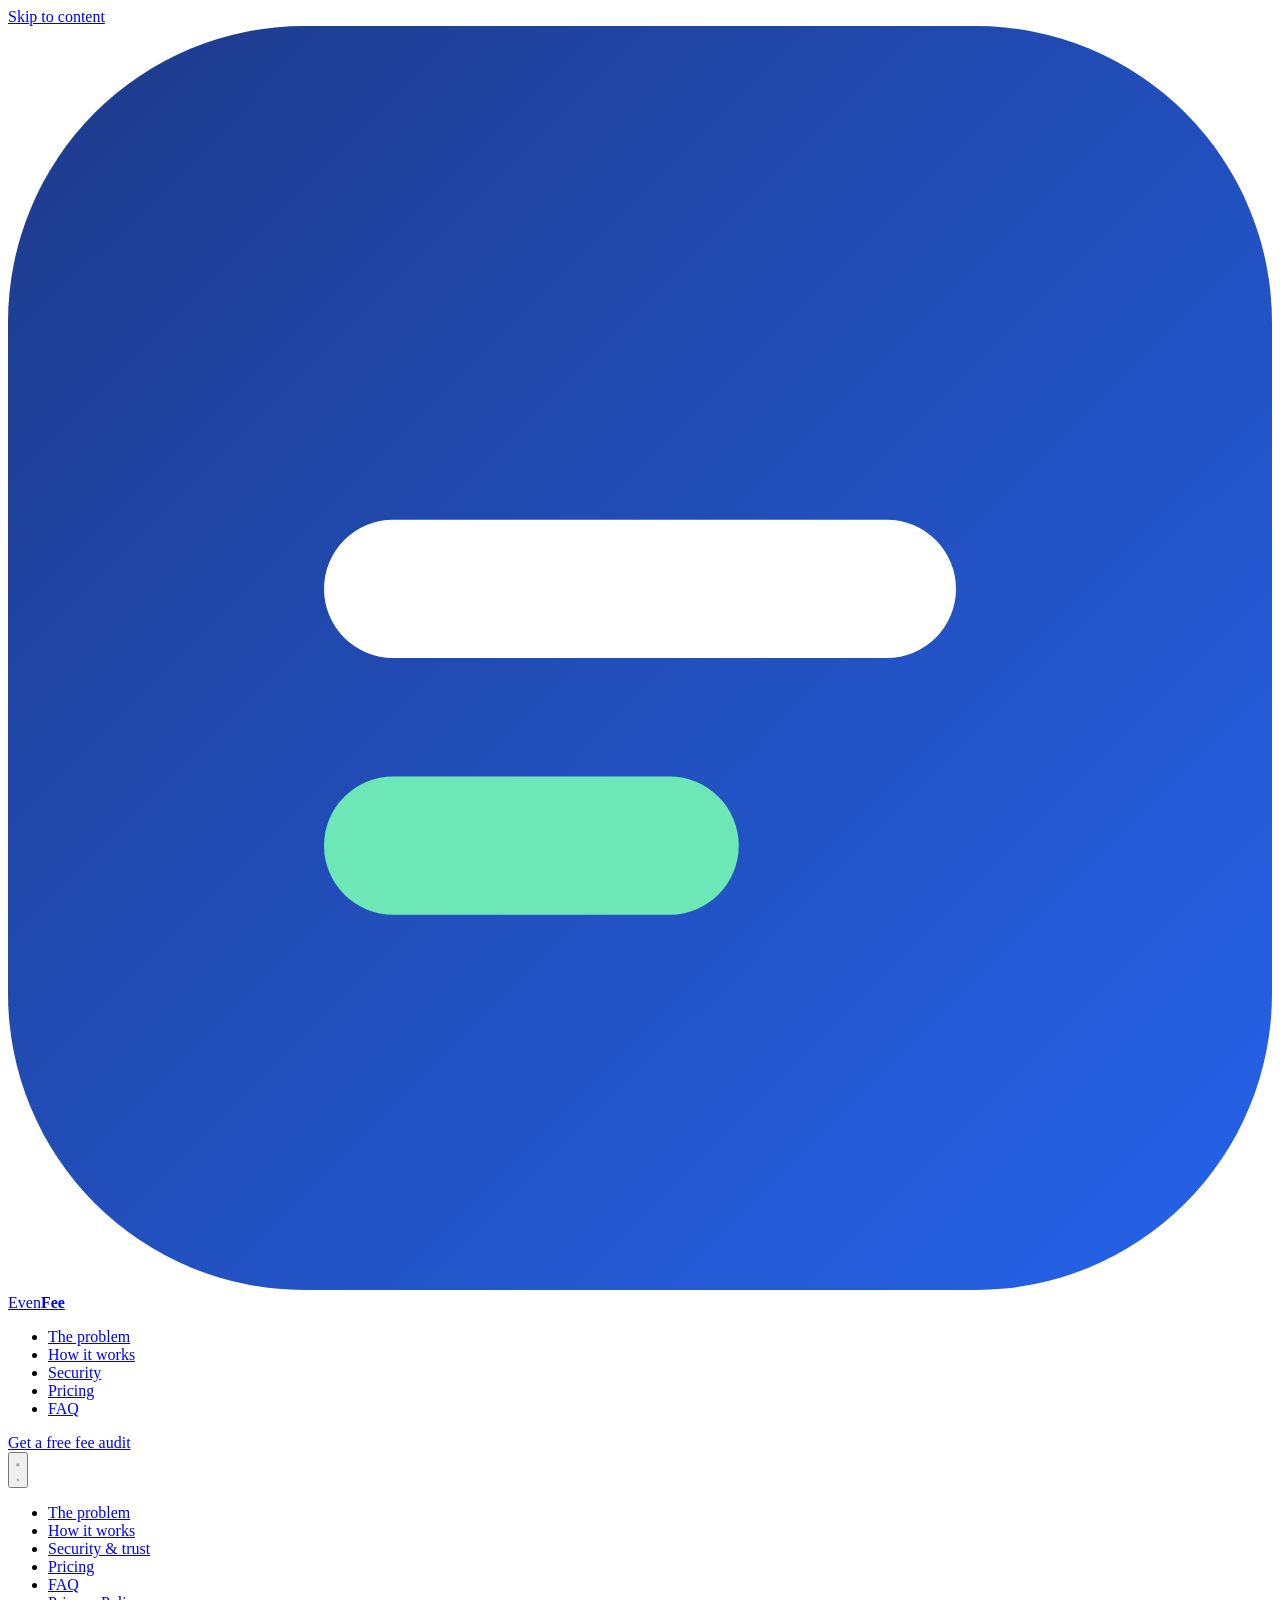
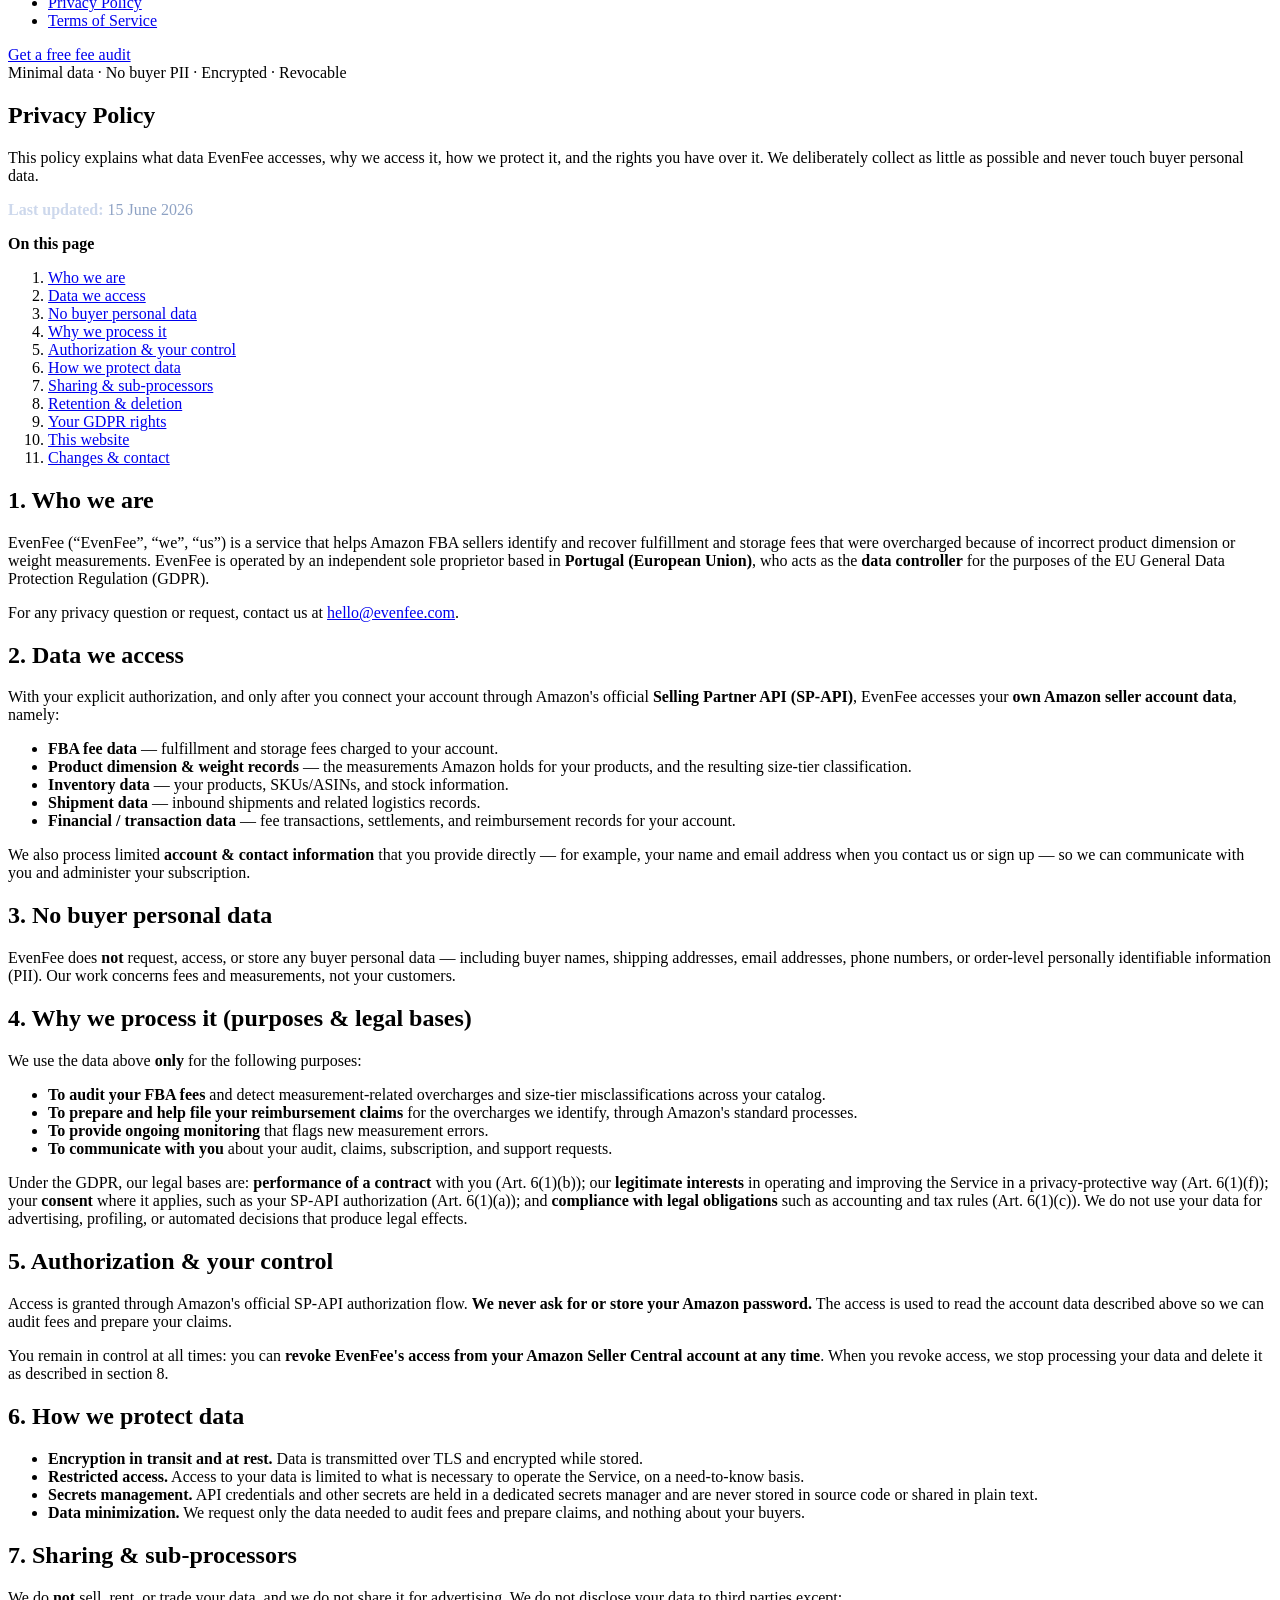
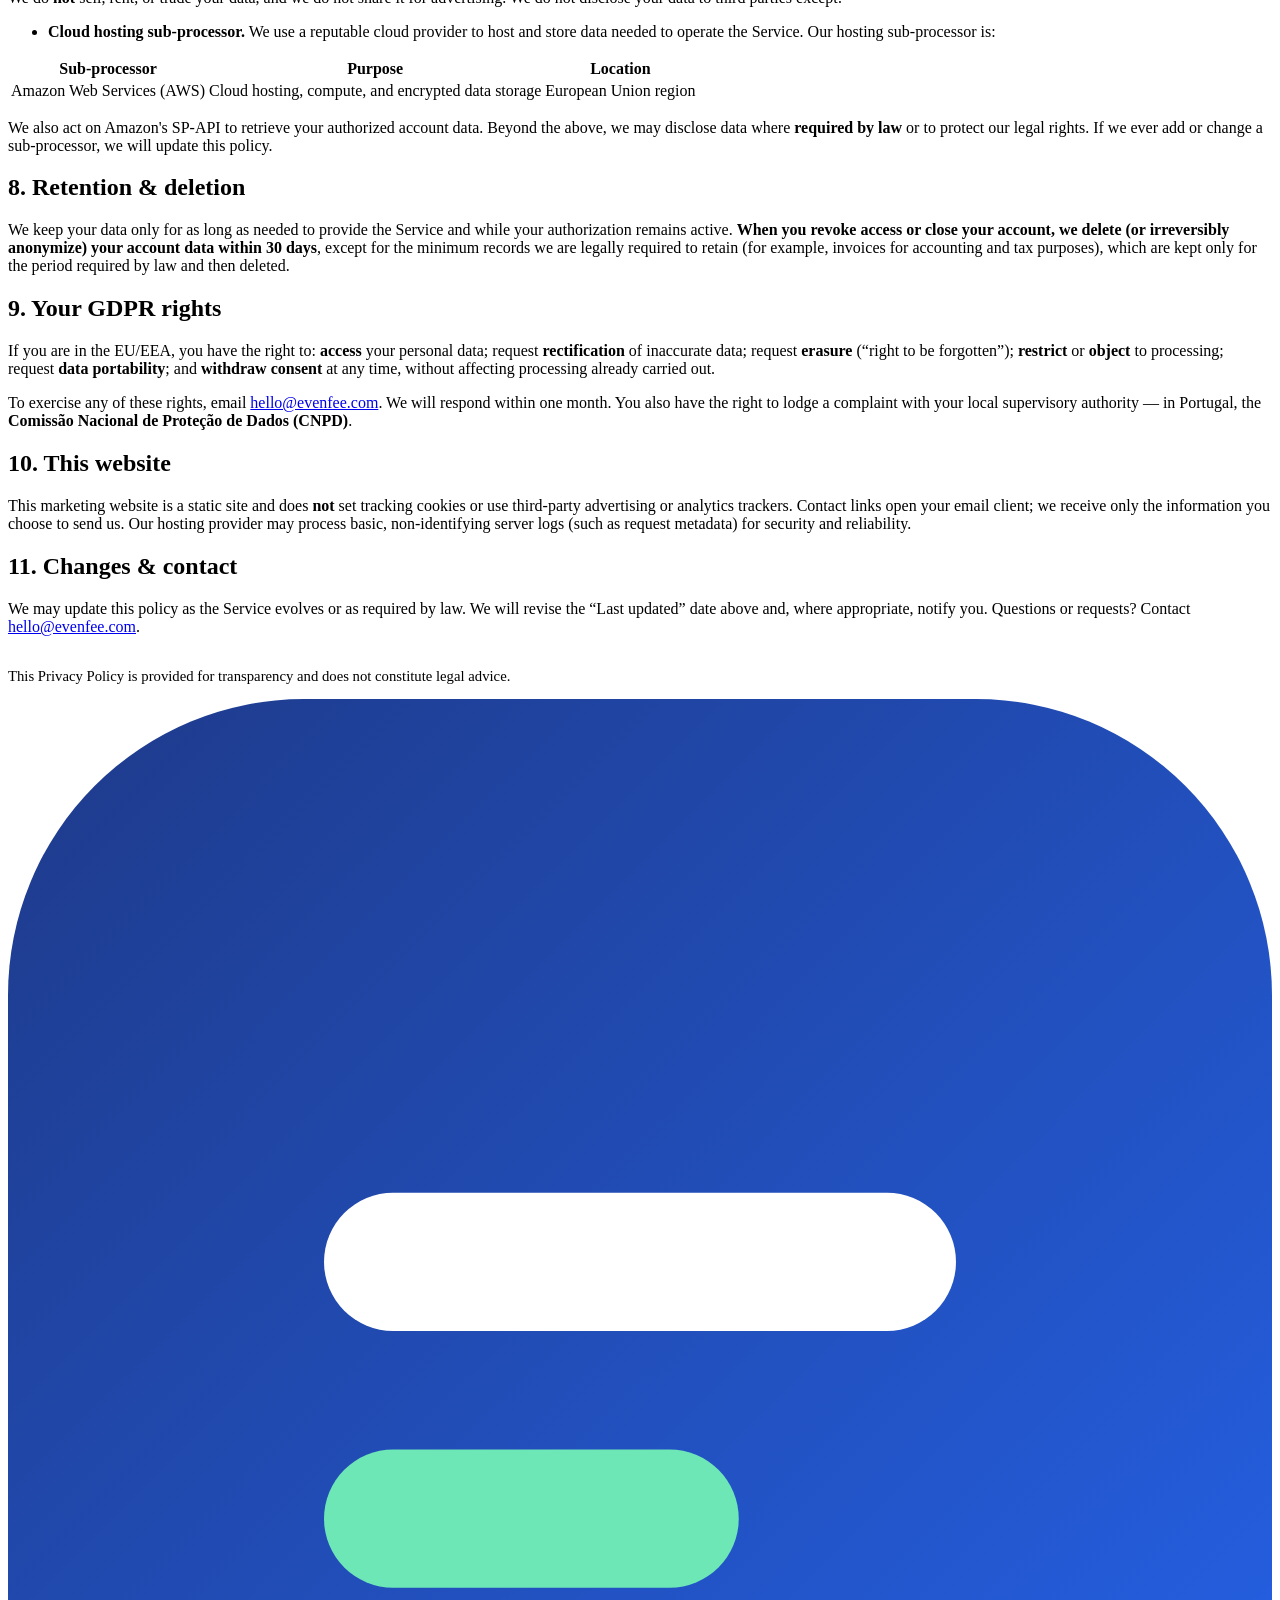
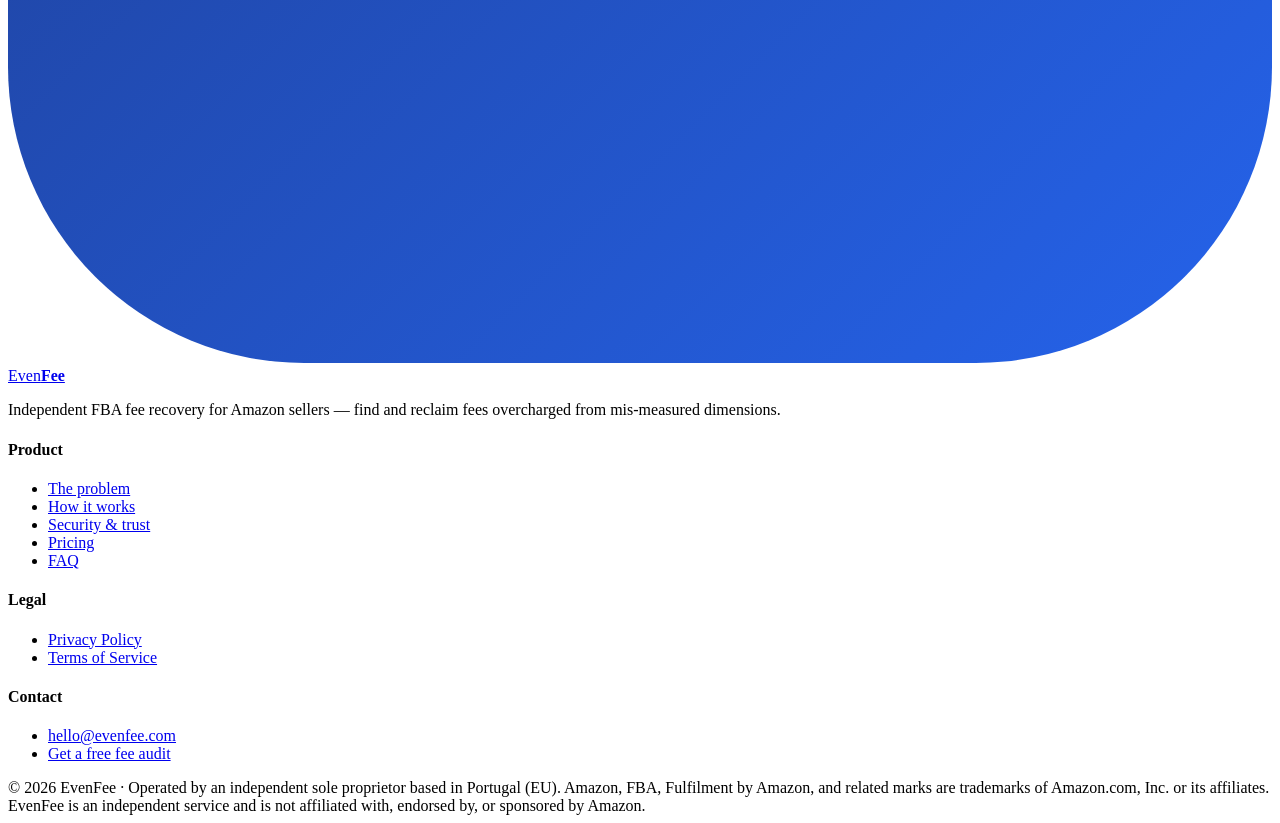
==== privacy.html @ 47feb78b "Configure custom domain evenfee.com Add CNAME (apex evenfee.com) so GitHub Pages serves the site on " ====
<!DOCTYPE html>
<html lang="en">
<head>
  <meta charset="utf-8">
  <meta name="viewport" content="width=device-width, initial-scale=1">

  <title>Privacy Policy — EvenFee</title>
  <meta name="description" content="How EvenFee accesses and protects data: only the seller's own FBA fee, inventory, shipment, and financial data via Amazon's SP-API, with authorization. No buyer personal data. Encrypted, minimal, revocable. GDPR-compliant.">
  <link rel="canonical" href="https://evenfee.com/privacy.html">

  <meta property="og:type" content="website">
  <meta property="og:site_name" content="EvenFee">
  <meta property="og:title" content="Privacy Policy — EvenFee">
  <meta property="og:description" content="What data EvenFee accesses, why, and how it's protected. No buyer personal data. Encrypted, minimal, revocable. GDPR-compliant.">
  <meta property="og:url" content="https://evenfee.com/privacy.html">
  <meta property="og:image" content="https://evenfee.com/assets/og-image.png">
  <meta name="twitter:card" content="summary_large_image">
  <meta name="twitter:image" content="https://evenfee.com/assets/og-image.png">

  <link rel="icon" href="assets/favicon.svg" type="image/svg+xml">
  <link rel="icon" href="assets/favicon-32.png" sizes="32x32" type="image/png">
  <link rel="apple-touch-icon" href="assets/apple-touch-icon.png">
  <link rel="manifest" href="site.webmanifest">
  <meta name="theme-color" content="#0b1526">

  <link rel="stylesheet" href="assets/styles.css">
</head>
<body>
  <a class="skip-link" href="#main">Skip to content</a>

  <header class="site-header" data-header>
    <div class="container">
      <nav class="nav" aria-label="Primary">
        <a class="brand" href="index.html" aria-label="EvenFee home">
          <svg class="brand__mark" viewBox="0 0 64 64" aria-hidden="true">
            <defs><linearGradient id="bm" x1="0" y1="0" x2="1" y2="1"><stop offset="0" stop-color="#1e3a8a"/><stop offset="1" stop-color="#2563eb"/></linearGradient></defs>
            <rect width="64" height="64" rx="15" fill="url(#bm)"/>
            <rect x="16" y="25" width="32" height="7" rx="3.5" fill="#fff"/>
            <rect x="16" y="38" width="21" height="7" rx="3.5" fill="#6ee7b7"/>
          </svg>
          <span class="brand__name">Even<b>Fee</b></span>
        </a>
        <ul class="nav__links">
          <li><a href="index.html#problem">The problem</a></li>
          <li><a href="index.html#how-it-works">How it works</a></li>
          <li><a href="index.html#security">Security</a></li>
          <li><a href="index.html#pricing">Pricing</a></li>
          <li><a href="index.html#faq">FAQ</a></li>
        </ul>
        <div class="nav__cta">
          <a class="btn btn--primary" href="mailto:hello@evenfee.com?subject=Free%20FBA%20fee%20audit%20request">Get a free fee audit</a>
        </div>
        <button class="nav__toggle" data-nav-toggle aria-expanded="false" aria-controls="mobile-menu" aria-label="Toggle navigation menu">
          <svg class="icon-open" viewBox="0 0 24 24" fill="none" stroke="currentColor" stroke-width="2" stroke-linecap="round" aria-hidden="true"><path d="M4 6h16M4 12h16M4 18h16"/></svg>
          <svg class="icon-close" viewBox="0 0 24 24" fill="none" stroke="currentColor" stroke-width="2" stroke-linecap="round" aria-hidden="true"><path d="M6 6l12 12M18 6 6 18"/></svg>
        </button>
      </nav>
      <div class="nav__panel" id="mobile-menu" data-nav-panel>
        <ul>
          <li><a href="index.html#problem">The problem</a></li>
          <li><a href="index.html#how-it-works">How it works</a></li>
          <li><a href="index.html#security">Security &amp; trust</a></li>
          <li><a href="index.html#pricing">Pricing</a></li>
          <li><a href="index.html#faq">FAQ</a></li>
          <li><a href="privacy.html">Privacy Policy</a></li>
          <li><a href="terms.html">Terms of Service</a></li>
        </ul>
        <a class="btn btn--primary btn--block" href="mailto:hello@evenfee.com?subject=Free%20FBA%20fee%20audit%20request">Get a free fee audit</a>
      </div>
    </div>
  </header>

  <main id="main">
    <section class="page-hero">
      <div class="container">
        <span class="badge badge--accent">Minimal data · No buyer PII · Encrypted · Revocable</span>
        <h1>Privacy Policy</h1>
        <p>This policy explains what data EvenFee accesses, why we access it, how we protect it, and the rights you have over it. We deliberately collect as little as possible and never touch buyer personal data.</p>
        <p class="muted" style="color:#8ea2c4;margin-top:10px"><strong style="color:#cdd8ec">Last updated:</strong> 15 June 2026</p>
      </div>
    </section>

    <section class="section">
      <div class="container prose">
        <nav class="toc" aria-label="Table of contents">
          <strong>On this page</strong>
          <ol>
            <li><a href="#who">Who we are</a></li>
            <li><a href="#data">Data we access</a></li>
            <li><a href="#no-buyer">No buyer personal data</a></li>
            <li><a href="#why">Why we process it</a></li>
            <li><a href="#authorization">Authorization &amp; your control</a></li>
            <li><a href="#security">How we protect data</a></li>
            <li><a href="#sharing">Sharing &amp; sub-processors</a></li>
            <li><a href="#retention">Retention &amp; deletion</a></li>
            <li><a href="#rights">Your GDPR rights</a></li>
            <li><a href="#website">This website</a></li>
            <li><a href="#changes">Changes &amp; contact</a></li>
          </ol>
        </nav>

        <h2 id="who">1. Who we are</h2>
        <p>EvenFee (“EvenFee”, “we”, “us”) is a service that helps Amazon FBA sellers identify and recover fulfillment and storage fees that were overcharged because of incorrect product dimension or weight measurements. EvenFee is operated by an independent sole proprietor based in <strong>Portugal (European Union)</strong>, who acts as the <strong>data controller</strong> for the purposes of the EU General Data Protection Regulation (GDPR).</p>
        <p>For any privacy question or request, contact us at <a href="mailto:hello@evenfee.com">hello@evenfee.com</a>.</p>

        <h2 id="data">2. Data we access</h2>
        <p>With your explicit authorization, and only after you connect your account through Amazon's official <strong>Selling Partner API (SP-API)</strong>, EvenFee accesses your <strong>own Amazon seller account data</strong>, namely:</p>
        <ul>
          <li><strong>FBA fee data</strong> — fulfillment and storage fees charged to your account.</li>
          <li><strong>Product dimension &amp; weight records</strong> — the measurements Amazon holds for your products, and the resulting size-tier classification.</li>
          <li><strong>Inventory data</strong> — your products, SKUs/ASINs, and stock information.</li>
          <li><strong>Shipment data</strong> — inbound shipments and related logistics records.</li>
          <li><strong>Financial / transaction data</strong> — fee transactions, settlements, and reimbursement records for your account.</li>
        </ul>
        <p>We also process limited <strong>account &amp; contact information</strong> that you provide directly — for example, your name and email address when you contact us or sign up — so we can communicate with you and administer your subscription.</p>

        <h2 id="no-buyer">3. No buyer personal data</h2>
        <div class="callout">
          <p>EvenFee does <strong>not</strong> request, access, or store any buyer personal data — including buyer names, shipping addresses, email addresses, phone numbers, or order-level personally identifiable information (PII). Our work concerns fees and measurements, not your customers.</p>
        </div>

        <h2 id="why">4. Why we process it (purposes &amp; legal bases)</h2>
        <p>We use the data above <strong>only</strong> for the following purposes:</p>
        <ul>
          <li><strong>To audit your FBA fees</strong> and detect measurement-related overcharges and size-tier misclassifications across your catalog.</li>
          <li><strong>To prepare and help file your reimbursement claims</strong> for the overcharges we identify, through Amazon's standard processes.</li>
          <li><strong>To provide ongoing monitoring</strong> that flags new measurement errors.</li>
          <li><strong>To communicate with you</strong> about your audit, claims, subscription, and support requests.</li>
        </ul>
        <p>Under the GDPR, our legal bases are: <strong>performance of a contract</strong> with you (Art. 6(1)(b)); our <strong>legitimate interests</strong> in operating and improving the Service in a privacy-protective way (Art. 6(1)(f)); your <strong>consent</strong> where it applies, such as your SP-API authorization (Art. 6(1)(a)); and <strong>compliance with legal obligations</strong> such as accounting and tax rules (Art. 6(1)(c)). We do not use your data for advertising, profiling, or automated decisions that produce legal effects.</p>

        <h2 id="authorization">5. Authorization &amp; your control</h2>
        <p>Access is granted through Amazon's official SP-API authorization flow. <strong>We never ask for or store your Amazon password.</strong> The access is used to read the account data described above so we can audit fees and prepare your claims.</p>
        <p>You remain in control at all times: you can <strong>revoke EvenFee's access from your Amazon Seller Central account at any time</strong>. When you revoke access, we stop processing your data and delete it as described in section&nbsp;8.</p>

        <h2 id="security">6. How we protect data</h2>
        <ul>
          <li><strong>Encryption in transit and at rest.</strong> Data is transmitted over TLS and encrypted while stored.</li>
          <li><strong>Restricted access.</strong> Access to your data is limited to what is necessary to operate the Service, on a need-to-know basis.</li>
          <li><strong>Secrets management.</strong> API credentials and other secrets are held in a dedicated secrets manager and are never stored in source code or shared in plain text.</li>
          <li><strong>Data minimization.</strong> We request only the data needed to audit fees and prepare claims, and nothing about your buyers.</li>
        </ul>

        <h2 id="sharing">7. Sharing &amp; sub-processors</h2>
        <p>We do <strong>not</strong> sell, rent, or trade your data, and we do not share it for advertising. We do not disclose your data to third parties except:</p>
        <ul>
          <li><strong>Cloud hosting sub-processor.</strong> We use a reputable cloud provider to host and store data needed to operate the Service. Our hosting sub-processor is:</li>
        </ul>
        <!-- TODO: confirm/replace the hosting sub-processor below with the provider you actually use (see README, "Before you go live"). -->
        <table class="data-table">
          <thead><tr><th>Sub-processor</th><th>Purpose</th><th>Location</th></tr></thead>
          <tbody>
            <tr><td>Amazon Web Services (AWS)</td><td>Cloud hosting, compute, and encrypted data storage</td><td>European Union region</td></tr>
          </tbody>
        </table>
        <p>We also act on Amazon's SP-API to retrieve your authorized account data. Beyond the above, we may disclose data where <strong>required by law</strong> or to protect our legal rights. If we ever add or change a sub-processor, we will update this policy.</p>

        <h2 id="retention">8. Retention &amp; deletion</h2>
        <p>We keep your data only for as long as needed to provide the Service and while your authorization remains active. <strong>When you revoke access or close your account, we delete (or irreversibly anonymize) your account data within 30 days</strong>, except for the minimum records we are legally required to retain (for example, invoices for accounting and tax purposes), which are kept only for the period required by law and then deleted.</p>

        <h2 id="rights">9. Your GDPR rights</h2>
        <p>If you are in the EU/EEA, you have the right to: <strong>access</strong> your personal data; request <strong>rectification</strong> of inaccurate data; request <strong>erasure</strong> (“right to be forgotten”); <strong>restrict</strong> or <strong>object</strong> to processing; request <strong>data portability</strong>; and <strong>withdraw consent</strong> at any time, without affecting processing already carried out.</p>
        <p>To exercise any of these rights, email <a href="mailto:hello@evenfee.com?subject=GDPR%20data%20request">hello@evenfee.com</a>. We will respond within one month. You also have the right to lodge a complaint with your local supervisory authority — in Portugal, the <strong>Comissão Nacional de Proteção de Dados (CNPD)</strong>.</p>

        <h2 id="website">10. This website</h2>
        <p>This marketing website is a static site and does <strong>not</strong> set tracking cookies or use third-party advertising or analytics trackers. Contact links open your email client; we receive only the information you choose to send us. Our hosting provider may process basic, non-identifying server logs (such as request metadata) for security and reliability.</p>

        <h2 id="changes">11. Changes &amp; contact</h2>
        <p>We may update this policy as the Service evolves or as required by law. We will revise the “Last updated” date above and, where appropriate, notify you. Questions or requests? Contact <a href="mailto:hello@evenfee.com">hello@evenfee.com</a>.</p>

        <p class="muted" style="margin-top:32px;font-size:.92rem">This Privacy Policy is provided for transparency and does not constitute legal advice.</p>
      </div>
    </section>
  </main>

  <footer class="site-footer">
    <div class="container">
      <div class="footer__grid">
        <div class="footer__brand">
          <a class="brand" href="index.html" aria-label="EvenFee home">
            <svg class="brand__mark" viewBox="0 0 64 64" aria-hidden="true">
              <defs><linearGradient id="bm2" x1="0" y1="0" x2="1" y2="1"><stop offset="0" stop-color="#1e3a8a"/><stop offset="1" stop-color="#2563eb"/></linearGradient></defs>
              <rect width="64" height="64" rx="15" fill="url(#bm2)"/>
              <rect x="16" y="25" width="32" height="7" rx="3.5" fill="#fff"/>
              <rect x="16" y="38" width="21" height="7" rx="3.5" fill="#6ee7b7"/>
            </svg>
            <span class="brand__name">Even<b>Fee</b></span>
          </a>
          <p>Independent FBA fee recovery for Amazon sellers — find and reclaim fees overcharged from mis-measured dimensions.</p>
        </div>
        <div>
          <h4>Product</h4>
          <ul>
            <li><a href="index.html#problem">The problem</a></li>
            <li><a href="index.html#how-it-works">How it works</a></li>
            <li><a href="index.html#security">Security &amp; trust</a></li>
            <li><a href="index.html#pricing">Pricing</a></li>
            <li><a href="index.html#faq">FAQ</a></li>
          </ul>
        </div>
        <div>
          <h4>Legal</h4>
          <ul>
            <li><a href="privacy.html">Privacy Policy</a></li>
            <li><a href="terms.html">Terms of Service</a></li>
          </ul>
        </div>
        <div>
          <h4>Contact</h4>
          <ul>
            <li><a href="mailto:hello@evenfee.com">hello@evenfee.com</a></li>
            <li><a href="mailto:hello@evenfee.com?subject=Free%20FBA%20fee%20audit%20request">Get a free fee audit</a></li>
          </ul>
        </div>
      </div>
      <div class="footer__bottom">
        <span>© <span data-year>2026</span> EvenFee · Operated by an independent sole proprietor based in Portugal (EU).</span>
        <span class="footer__legal">Amazon, FBA, Fulfilment by Amazon, and related marks are trademarks of Amazon.com, Inc. or its affiliates. EvenFee is an independent service and is not affiliated with, endorsed by, or sponsored by Amazon.</span>
      </div>
    </div>
  </footer>

  <script src="assets/main.js" defer></script>
</body>
</html>
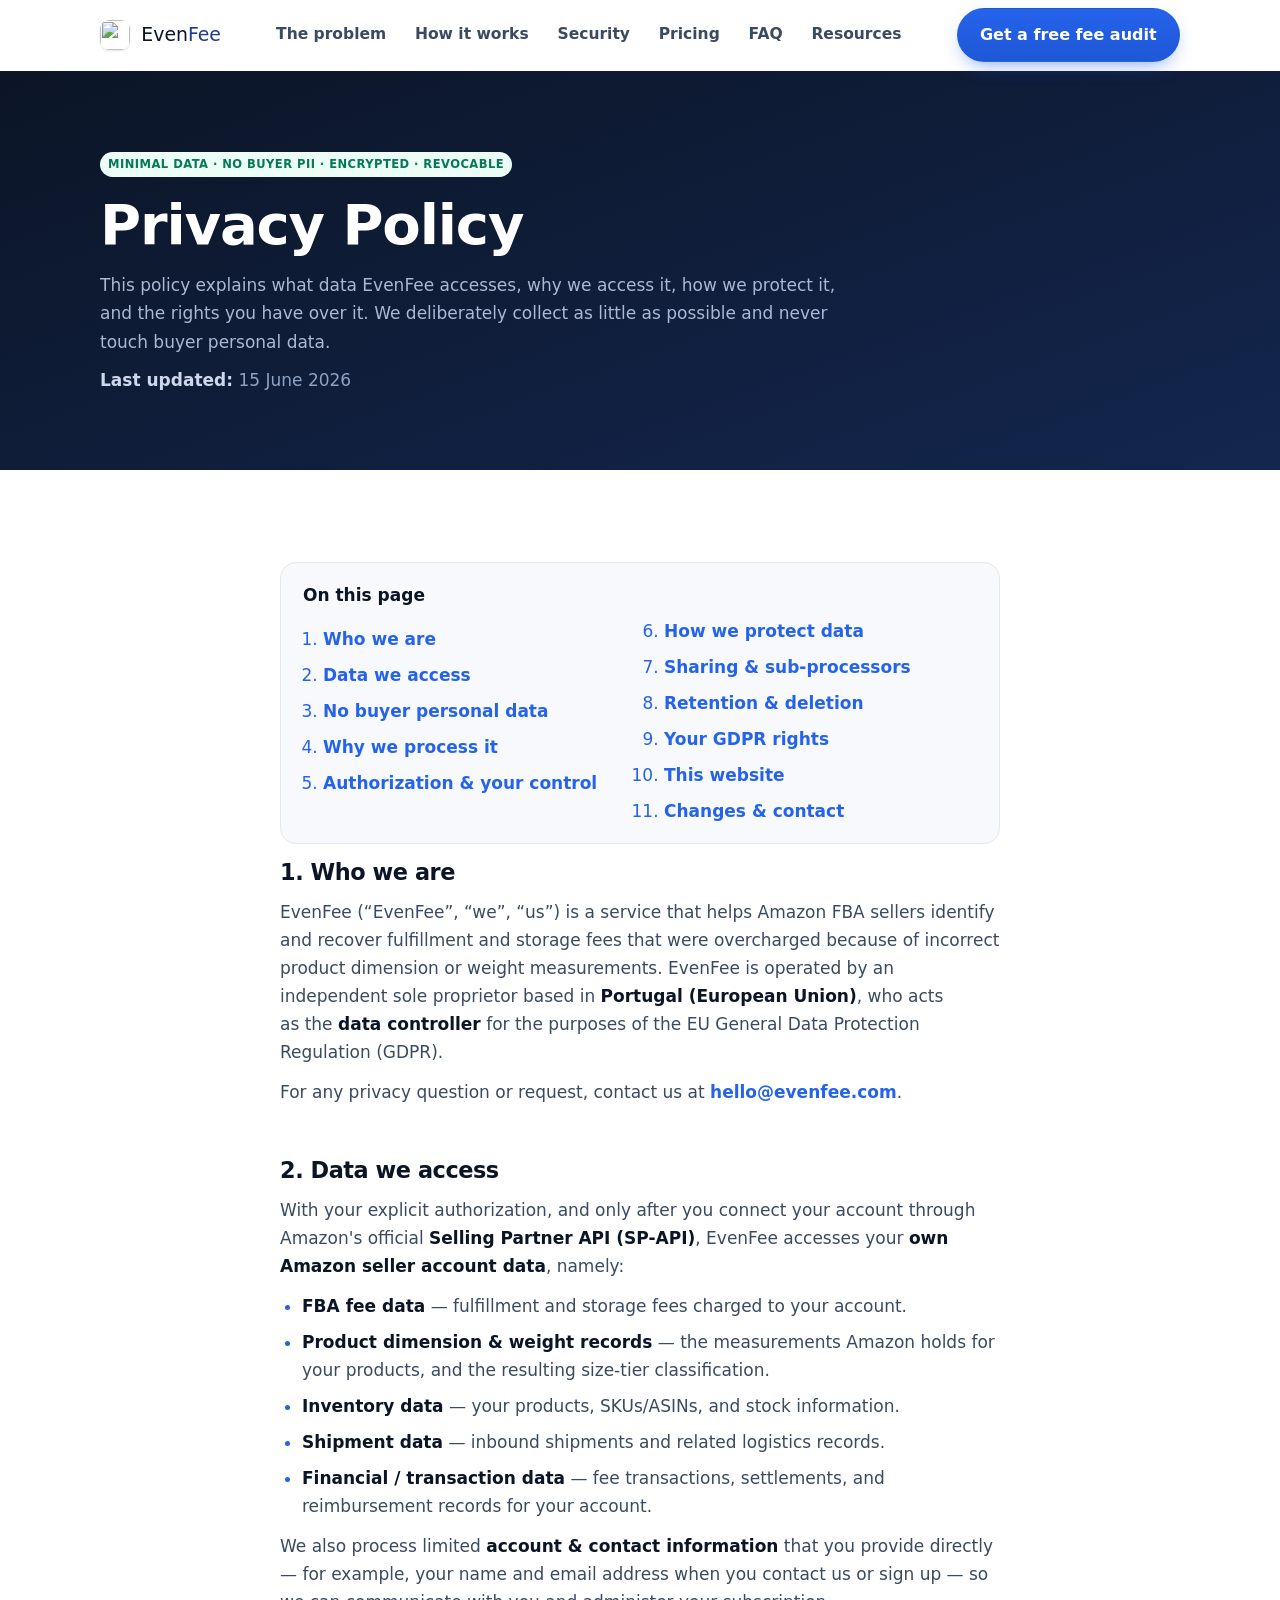
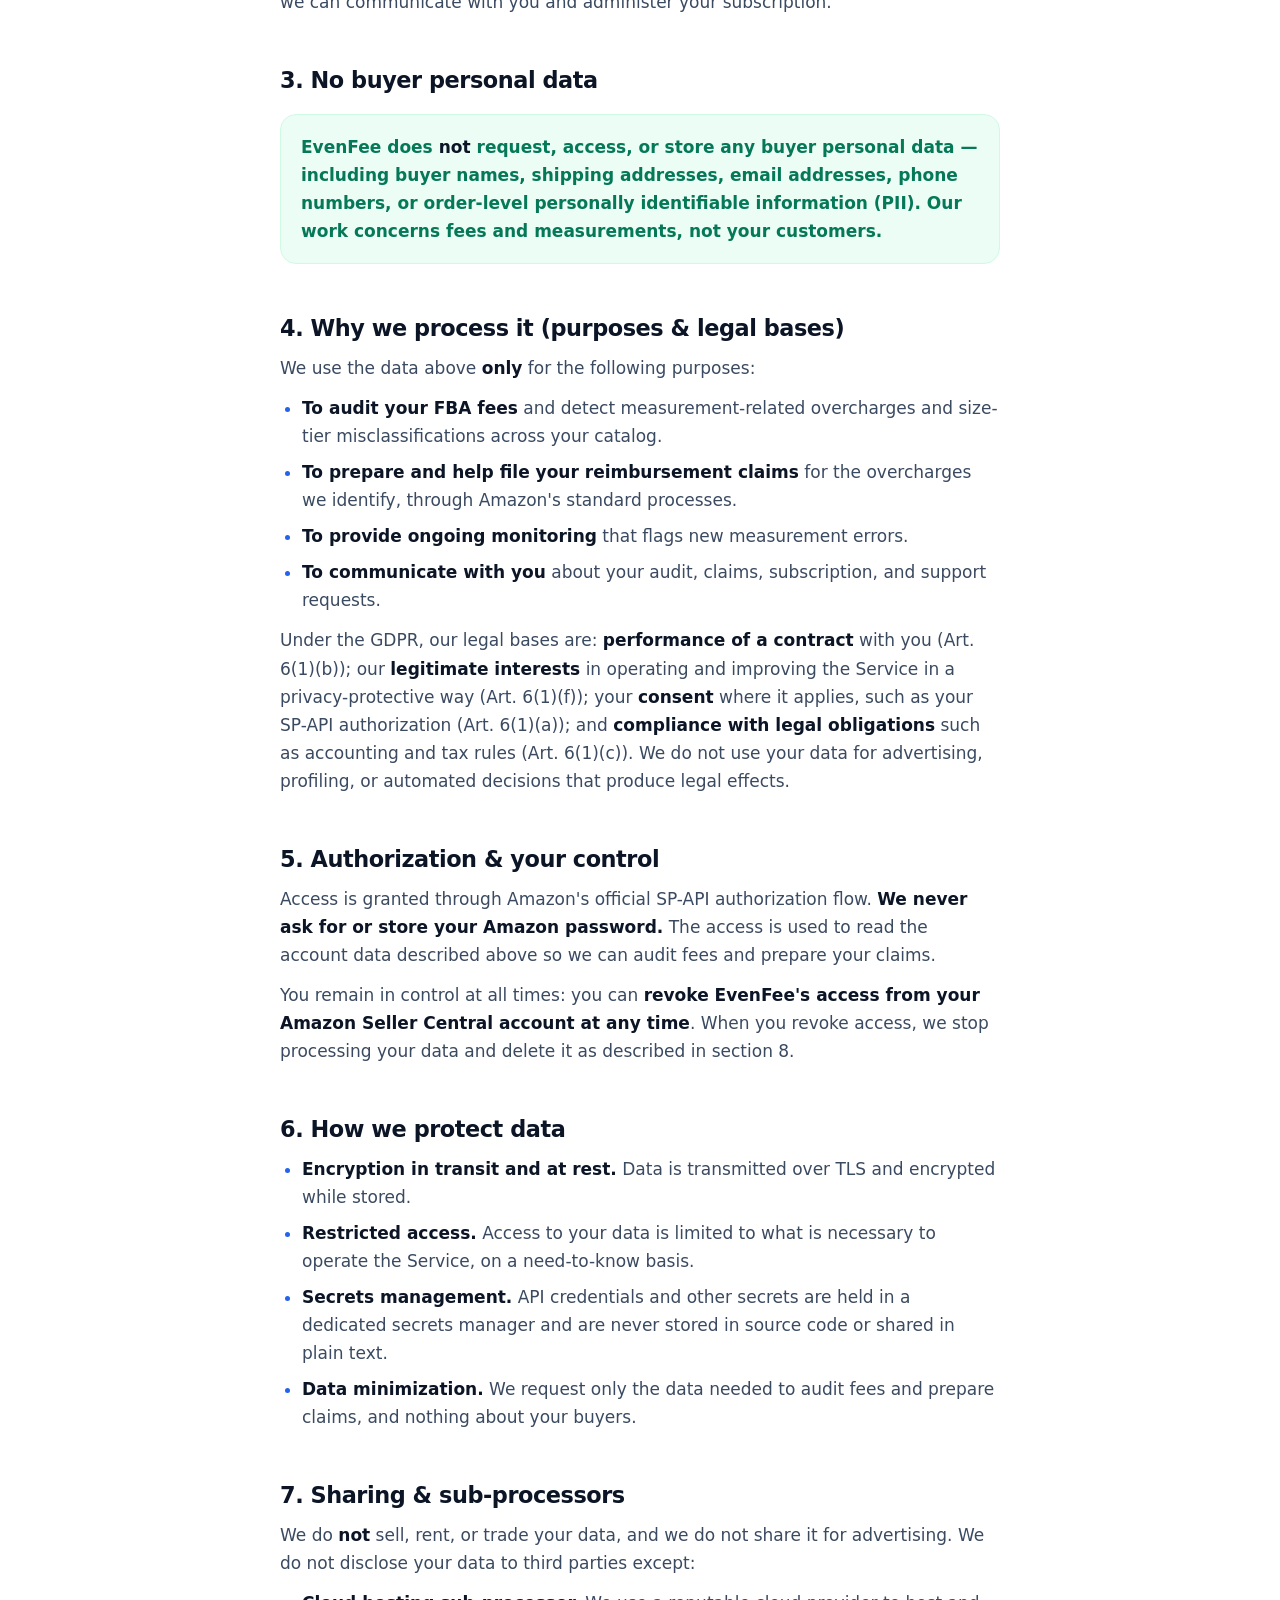
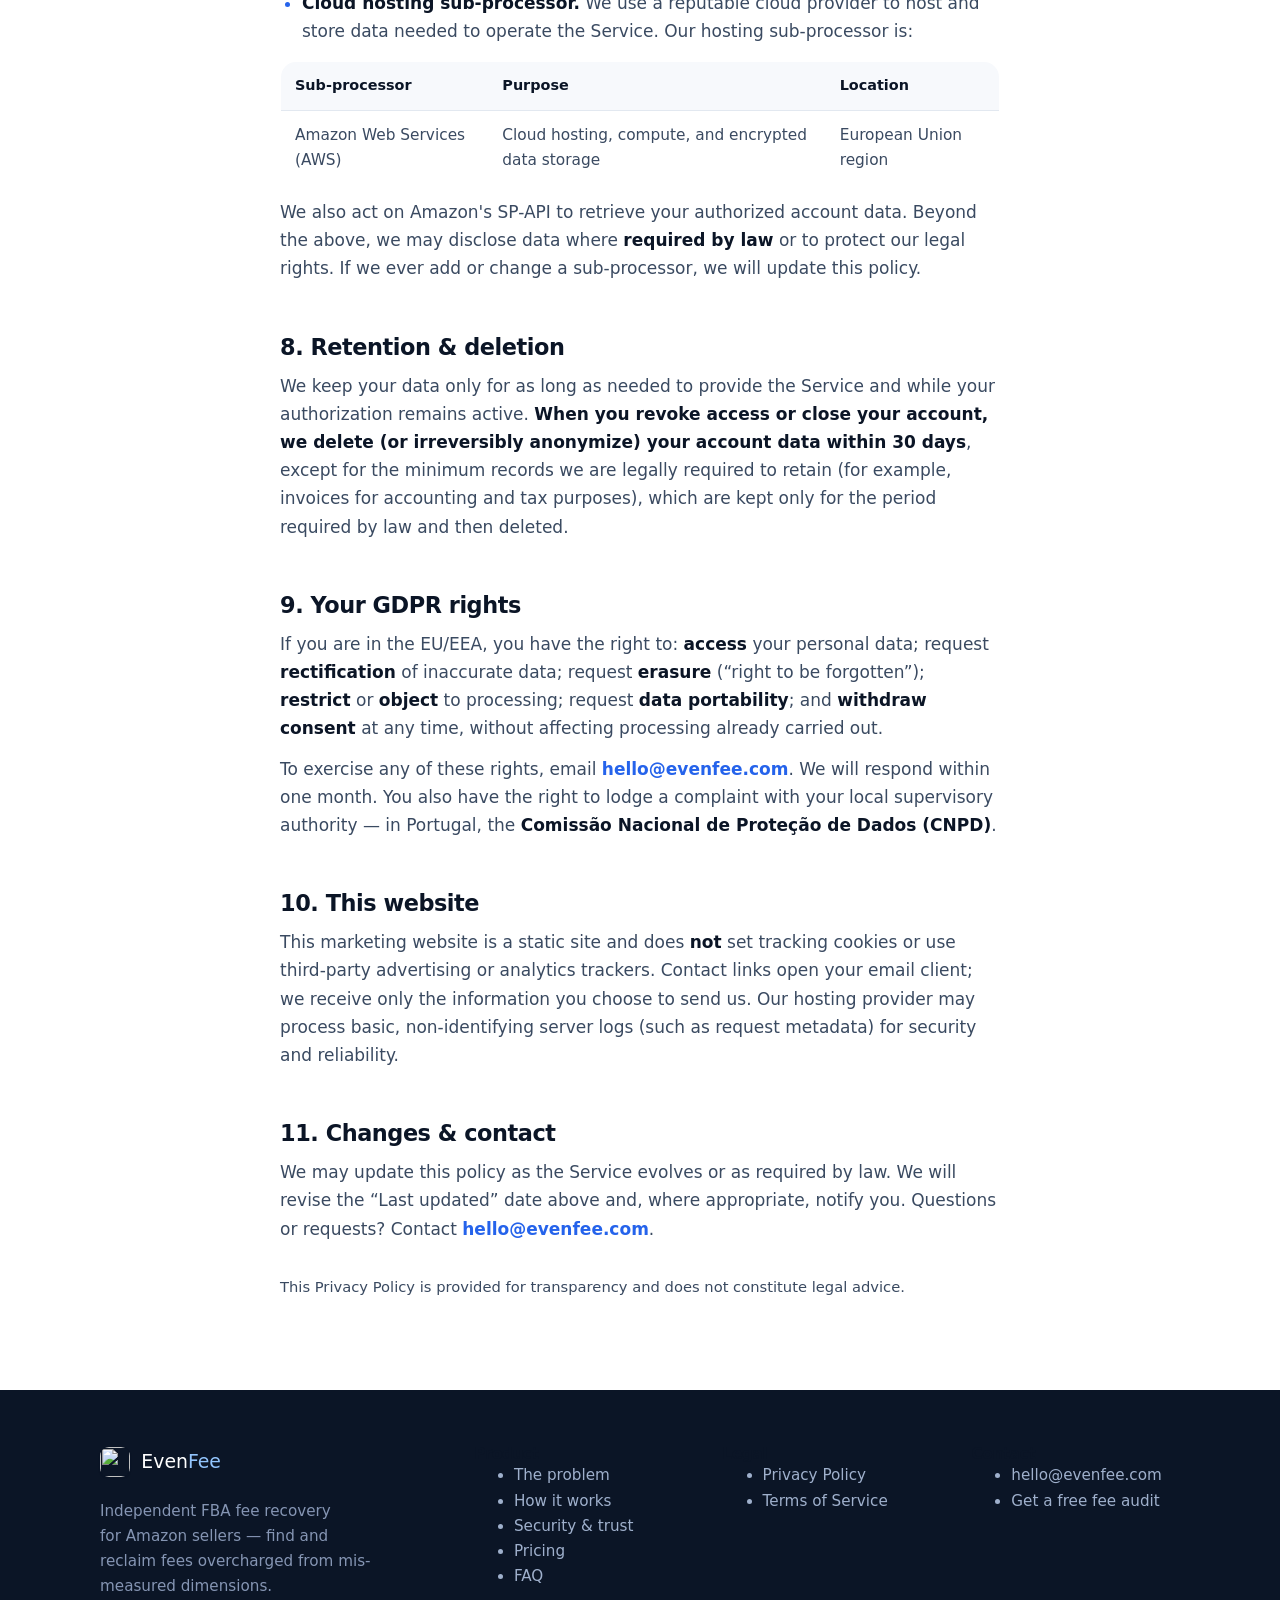
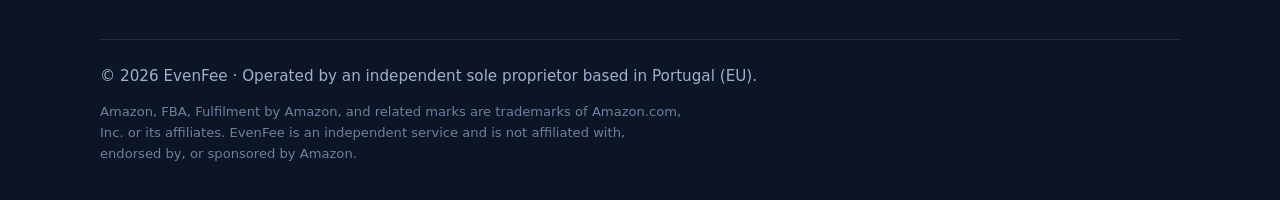
==== commit 41833c73: "Add recovery estimator, Resources guides, and conversion/SEO/perf improvements Conversion: - Contact" ====
--- a/privacy.html
+++ b/privacy.html
@@ -17,7 +17,6 @@
   <meta name="twitter:card" content="summary_large_image">
   <meta name="twitter:image" content="https://evenfee.com/assets/og-image.png">
 
-  <link rel="icon" href="assets/favicon.svg" type="image/svg+xml">
   <link rel="icon" href="assets/favicon-32.png" sizes="32x32" type="image/png">
   <link rel="apple-touch-icon" href="assets/apple-touch-icon.png">
   <link rel="manifest" href="site.webmanifest">
@@ -32,12 +31,7 @@
     <div class="container">
       <nav class="nav" aria-label="Primary">
         <a class="brand" href="index.html" aria-label="EvenFee home">
-          <svg class="brand__mark" viewBox="0 0 64 64" aria-hidden="true">
-            <defs><linearGradient id="bm" x1="0" y1="0" x2="1" y2="1"><stop offset="0" stop-color="#1e3a8a"/><stop offset="1" stop-color="#2563eb"/></linearGradient></defs>
-            <rect width="64" height="64" rx="15" fill="url(#bm)"/>
-            <rect x="16" y="25" width="32" height="7" rx="3.5" fill="#fff"/>
-            <rect x="16" y="38" width="21" height="7" rx="3.5" fill="#6ee7b7"/>
-          </svg>
+          <img class="brand__mark" src="assets/logo-mark.png" width="30" height="30" alt="" aria-hidden="true">
           <span class="brand__name">Even<b>Fee</b></span>
         </a>
         <ul class="nav__links">
@@ -46,6 +40,7 @@
           <li><a href="index.html#security">Security</a></li>
           <li><a href="index.html#pricing">Pricing</a></li>
           <li><a href="index.html#faq">FAQ</a></li>
+          <li><a href="resources.html">Resources</a></li>
         </ul>
         <div class="nav__cta">
           <a class="btn btn--primary" href="mailto:hello@evenfee.com?subject=Free%20FBA%20fee%20audit%20request">Get a free fee audit</a>
@@ -62,6 +57,7 @@
           <li><a href="index.html#security">Security &amp; trust</a></li>
           <li><a href="index.html#pricing">Pricing</a></li>
           <li><a href="index.html#faq">FAQ</a></li>
+          <li><a href="resources.html">Resources</a></li>
           <li><a href="privacy.html">Privacy Policy</a></li>
           <li><a href="terms.html">Terms of Service</a></li>
         </ul>
@@ -178,12 +174,7 @@
       <div class="footer__grid">
         <div class="footer__brand">
           <a class="brand" href="index.html" aria-label="EvenFee home">
-            <svg class="brand__mark" viewBox="0 0 64 64" aria-hidden="true">
-              <defs><linearGradient id="bm2" x1="0" y1="0" x2="1" y2="1"><stop offset="0" stop-color="#1e3a8a"/><stop offset="1" stop-color="#2563eb"/></linearGradient></defs>
-              <rect width="64" height="64" rx="15" fill="url(#bm2)"/>
-              <rect x="16" y="25" width="32" height="7" rx="3.5" fill="#fff"/>
-              <rect x="16" y="38" width="21" height="7" rx="3.5" fill="#6ee7b7"/>
-            </svg>
+            <img class="brand__mark" src="assets/logo-mark.png" width="30" height="30" alt="" aria-hidden="true">
             <span class="brand__name">Even<b>Fee</b></span>
           </a>
           <p>Independent FBA fee recovery for Amazon sellers — find and reclaim fees overcharged from mis-measured dimensions.</p>
--- a/assets/styles.css
+++ b/assets/styles.css
@@ -0,0 +1,766 @@
+/* ==========================================================================
+   EvenFee — marketing site styles
+   Framework-free, hand-authored CSS. No build step, no runtime dependencies.
+   Design tokens live in :root so the whole palette/scale is editable in one place.
+   ========================================================================== */
+
+/* ----- Reset --------------------------------------------------------------- */
+*,
+*::before,
+*::after { box-sizing: border-box; }
+
+* { margin: 0; }
+
+html {
+  -webkit-text-size-adjust: 100%;
+  text-size-adjust: 100%;
+  scroll-behavior: smooth;
+}
+
+body {
+  -webkit-font-smoothing: antialiased;
+  text-rendering: optimizeLegibility;
+}
+
+img, svg, video, canvas {
+  display: block;
+  max-width: 100%;
+  height: auto;
+}
+
+button, input, textarea, select { font: inherit; color: inherit; }
+a { color: inherit; }
+
+/* ----- Brand display font: Bitcount Grid Double (self-hosted, variable) ----- */
+@font-face {
+  font-family: "Bitcount Grid Double";
+  font-style: normal;
+  font-weight: 100 900;
+  font-display: swap;
+  src: url("fonts/bitcount-grid-double-latin.woff2") format("woff2");
+  unicode-range: U+0000-00FF, U+0131, U+0152-0153, U+02BB-02BC, U+02C6, U+02DA, U+02DC, U+0304, U+0308, U+0329, U+2000-206F, U+20AC, U+2122, U+2191, U+2193, U+2212, U+2215, U+FEFF, U+FFFD;
+}
+@font-face {
+  font-family: "Bitcount Grid Double";
+  font-style: normal;
+  font-weight: 100 900;
+  font-display: swap;
+  src: url("fonts/bitcount-grid-double-latin-ext.woff2") format("woff2");
+  unicode-range: U+0100-02BA, U+02BD-02C5, U+02C7-02CC, U+02CE-02D7, U+02DD-02FF, U+0304, U+0308, U+0329, U+1D00-1DBF, U+1E00-1E9F, U+1EF2-1EFF, U+2020, U+20A0-20AB, U+20AD-20C0, U+2113, U+2C60-2C7F, U+A720-A7FF;
+}
+
+/* ----- Design tokens ------------------------------------------------------- */
+:root {
+  /* Brand palette — trustworthy fintech: deep indigo/navy + recovery-green accent */
+  --brand-900: #0b1526;
+  --brand-800: #14264f;
+  --brand-700: #1e3a8a;
+  --brand-600: #2563eb;
+  --brand-500: #3b82f6;
+  --brand-050: #eff4ff;
+
+  --accent-700: #047857;
+  --accent-600: #059669;
+  --accent-500: #10b981;
+  --accent-100: #d1fae5;
+  --accent-050: #ecfdf5;
+
+  /* Neutrals (slate) */
+  --ink:     #0b1526;  /* headings */
+  --body:    #3a4a61;  /* paragraph text */
+  --muted:   #64748b;  /* secondary text */
+  --line:    #e2e8f0;  /* borders */
+  --line-2:  #eef2f7;
+  --surface: #ffffff;
+  --soft:    #f7f9fc;  /* tinted section bg */
+  --soft-2:  #eef3fb;
+
+  /* Typography */
+  --font-sans: ui-sans-serif, system-ui, -apple-system, "Segoe UI", Roboto,
+               "Helvetica Neue", Arial, "Noto Sans", sans-serif;
+  --font-display: "Bitcount Grid Double", var(--font-sans);  /* brand title font */
+
+  /* Spacing & shape */
+  --container: 1120px;
+  --radius-sm: 10px;
+  --radius:    16px;
+  --radius-lg: 22px;
+  --radius-pill: 999px;
+
+  /* Shadows */
+  --shadow-sm: 0 1px 2px rgba(11, 21, 38, .06), 0 1px 3px rgba(11, 21, 38, .07);
+  --shadow:    0 6px 16px -6px rgba(11, 21, 38, .12), 0 10px 30px -10px rgba(11, 21, 38, .12);
+  --shadow-lg: 0 18px 50px -12px rgba(20, 38, 79, .28);
+
+  --ring: 0 0 0 3px rgba(37, 99, 235, .35);
+}
+
+/* ----- Base ---------------------------------------------------------------- */
+body {
+  font-family: var(--font-sans);
+  color: var(--body);
+  background: var(--surface);
+  line-height: 1.65;
+  font-size: 1.0625rem;
+}
+
+h1, h2, h3, h4 {
+  color: var(--ink);
+  line-height: 1.15;
+  letter-spacing: -0.02em;
+  font-weight: 800;
+  text-wrap: balance;
+}
+
+h1 { font-size: clamp(2.1rem, 1.4rem + 3.0vw, 3.5rem); }
+h2 { font-size: clamp(1.6rem, 1.1rem + 2.1vw, 2.4rem); }
+h3 { font-size: 1.2rem; font-weight: 700; letter-spacing: -0.01em; }
+
+p { text-wrap: pretty; }
+
+a { text-decoration: none; }
+a:hover { text-decoration: underline; text-underline-offset: 3px; }
+
+strong { color: var(--ink); font-weight: 700; }
+
+/* ----- Layout helpers ------------------------------------------------------ */
+.container {
+  width: 100%;
+  max-width: var(--container);
+  margin-inline: auto;
+  padding-inline: 20px;
+}
+
+.section { padding-block: clamp(56px, 4vw + 40px, 104px); }
+.section--soft { background: var(--soft); border-block: 1px solid var(--line-2); }
+
+.section__head { max-width: 720px; margin-bottom: 44px; }
+.section__head.center { margin-inline: auto; text-align: center; }
+.section__head p { margin-top: 14px; font-size: 1.125rem; color: var(--muted); }
+
+.eyebrow {
+  display: inline-block;
+  font-size: .8rem;
+  font-weight: 700;
+  letter-spacing: .08em;
+  text-transform: uppercase;
+  color: var(--brand-600);
+  margin-bottom: 14px;
+}
+
+.lead { font-size: 1.2rem; color: var(--muted); }
+.muted { color: var(--muted); }
+
+/* ----- Buttons ------------------------------------------------------------- */
+.btn {
+  display: inline-flex;
+  align-items: center;
+  justify-content: center;
+  gap: .55em;
+  padding: .8em 1.4em;
+  border-radius: var(--radius-pill);
+  font-weight: 650;
+  font-size: 1rem;
+  border: 1px solid transparent;
+  cursor: pointer;
+  transition: transform .12s ease, box-shadow .2s ease, background-color .2s ease, border-color .2s ease;
+  white-space: nowrap;
+  text-decoration: none;
+}
+.btn:hover { text-decoration: none; transform: translateY(-1px); }
+.btn:active { transform: translateY(0); }
+
+.btn--primary {
+  background: linear-gradient(180deg, var(--brand-600), #1f57d6);
+  color: #fff;
+  box-shadow: 0 8px 20px -8px rgba(37, 99, 235, .65);
+}
+.btn--primary:hover { box-shadow: 0 12px 26px -8px rgba(37, 99, 235, .7); }
+
+.btn--ghost {
+  background: var(--surface);
+  color: var(--ink);
+  border-color: var(--line);
+  box-shadow: var(--shadow-sm);
+}
+.btn--ghost:hover { border-color: #cbd5e1; }
+
+.btn--light {
+  background: rgba(255, 255, 255, .12);
+  color: #fff;
+  border-color: rgba(255, 255, 255, .28);
+}
+.btn--light:hover { background: rgba(255, 255, 255, .2); }
+
+.btn--lg { padding: .95em 1.7em; font-size: 1.0625rem; }
+.btn--block { width: 100%; }
+
+/* ----- Chips & badges ------------------------------------------------------ */
+.chip {
+  display: inline-flex;
+  align-items: center;
+  gap: .45em;
+  padding: .4em .8em;
+  border-radius: var(--radius-pill);
+  background: var(--surface);
+  border: 1px solid var(--line);
+  font-size: .85rem;
+  font-weight: 600;
+  color: var(--body);
+  box-shadow: var(--shadow-sm);
+}
+.chip svg { width: 15px; height: 15px; color: var(--accent-600); flex: none; }
+
+.badge {
+  display: inline-flex;
+  align-items: center;
+  gap: .4em;
+  padding: .28em .7em;
+  border-radius: var(--radius-pill);
+  font-size: .72rem;
+  font-weight: 700;
+  letter-spacing: .04em;
+  text-transform: uppercase;
+}
+.badge--soft { background: var(--brand-050); color: var(--brand-700); }
+.badge--accent { background: var(--accent-050); color: var(--accent-700); }
+.badge--warn { background: #fff7ed; color: #b45309; }
+
+/* ----- Header / nav -------------------------------------------------------- */
+.site-header {
+  position: sticky;
+  top: 0;
+  z-index: 50;
+  background: rgba(255, 255, 255, .82);
+  backdrop-filter: saturate(160%) blur(12px);
+  border-bottom: 1px solid transparent;
+  transition: border-color .2s ease, box-shadow .2s ease;
+}
+.site-header.is-scrolled {
+  border-bottom-color: var(--line);
+  box-shadow: 0 6px 24px -18px rgba(11, 21, 38, .5);
+}
+.nav {
+  display: flex;
+  align-items: center;
+  justify-content: space-between;
+  gap: 16px;
+  height: 70px;
+}
+.brand {
+  display: inline-flex;
+  align-items: center;
+  gap: .6em;
+  font-weight: 800;
+  font-size: 1.18rem;
+  color: var(--ink);
+  letter-spacing: -0.02em;
+}
+.brand:hover { text-decoration: none; }
+.brand__mark { width: 30px; height: 30px; border-radius: 9px; flex: none; box-shadow: var(--shadow-sm); }
+/* Brand wordmark: Bitcount at a light weight so the grid dots stay distinct (heavier weights merge them) */
+.brand__name { font-family: var(--font-display); font-weight: 300; letter-spacing: normal; }
+.brand__name b { color: var(--brand-700); font-weight: inherit; }
+
+.nav__links {
+  display: none;
+  align-items: center;
+  gap: 4px;
+  list-style: none;
+  padding: 0;
+}
+.nav__links a {
+  display: inline-block;
+  padding: .5em .8em;
+  border-radius: 10px;
+  font-weight: 550;
+  font-size: .97rem;
+  color: var(--body);
+}
+.nav__links a:hover { background: var(--soft-2); color: var(--ink); text-decoration: none; }
+
+.nav__cta { display: none; align-items: center; gap: 10px; }
+
+.nav__toggle {
+  display: inline-flex;
+  align-items: center;
+  justify-content: center;
+  width: 44px; height: 44px;
+  border: 1px solid var(--line);
+  background: var(--surface);
+  border-radius: 12px;
+  cursor: pointer;
+}
+.nav__toggle svg { width: 22px; height: 22px; color: var(--ink); }
+.nav__toggle .icon-close { display: none; }
+.nav__toggle[aria-expanded="true"] .icon-open { display: none; }
+.nav__toggle[aria-expanded="true"] .icon-close { display: block; }
+
+/* Mobile menu panel */
+.nav__panel {
+  display: none;
+  border-top: 1px solid var(--line);
+  background: var(--surface);
+  padding: 14px 0 22px;
+}
+.nav__panel.is-open { display: block; }
+.nav__panel ul { list-style: none; padding: 0; display: grid; gap: 2px; }
+.nav__panel a {
+  display: block;
+  padding: .8em .4em;
+  border-radius: 10px;
+  font-weight: 600;
+  color: var(--ink);
+}
+.nav__panel a:hover { background: var(--soft-2); text-decoration: none; }
+.nav__panel .btn { margin-top: 14px; }
+
+@media (min-width: 880px) {
+  .nav__links, .nav__cta { display: flex; }
+  .nav__toggle { display: none; }
+  .nav__panel { display: none !important; }
+}
+
+/* ----- Hero ---------------------------------------------------------------- */
+.hero {
+  position: relative;
+  overflow: hidden;
+  background:
+    radial-gradient(1100px 460px at 78% -8%, rgba(37, 99, 235, .10), transparent 60%),
+    radial-gradient(760px 420px at 2% 6%, rgba(16, 185, 129, .08), transparent 55%),
+    var(--surface);
+  border-bottom: 1px solid var(--line-2);
+}
+.hero__grid {
+  display: grid;
+  gap: 44px;
+  padding-block: clamp(46px, 5vw, 88px);
+  align-items: center;
+}
+.hero h1 { margin-top: 18px; }
+.hero__sub { margin-top: 20px; font-size: 1.2rem; color: var(--muted); max-width: 36ch; }
+.hero__actions { display: flex; flex-wrap: wrap; gap: 14px; margin-top: 30px; }
+.hero__micro {
+  margin-top: 18px;
+  font-size: .92rem;
+  color: var(--muted);
+  display: flex;
+  flex-wrap: wrap;
+  gap: 8px 18px;
+}
+.hero__micro span { display: inline-flex; align-items: center; gap: .4em; }
+.hero__micro svg { width: 16px; height: 16px; color: var(--accent-600); }
+
+@media (min-width: 940px) {
+  .hero__grid { grid-template-columns: 1.05fr .95fr; gap: 56px; }
+  .hero__sub { font-size: 1.28rem; }
+}
+
+/* Hero mascot illustration */
+.hero__art { display: flex; justify-content: center; }
+.hero__mascot {
+  width: 100%;
+  max-width: 460px;
+  height: auto;
+  border-radius: var(--radius-lg);
+  box-shadow: var(--shadow-lg);
+}
+
+/* Hero mock "audit" card */
+.mock {
+  background: var(--surface);
+  border: 1px solid var(--line);
+  border-radius: var(--radius-lg);
+  box-shadow: var(--shadow-lg);
+  padding: 20px;
+  max-width: 440px;
+  margin-inline: auto;
+}
+.mock__top { display: flex; align-items: center; justify-content: space-between; gap: 12px; }
+.mock__title { display: inline-flex; align-items: center; gap: .55em; font-weight: 700; color: var(--ink); }
+.mock__title .dot { width: 26px; height: 26px; border-radius: 8px; background: linear-gradient(135deg, var(--brand-700), var(--brand-600)); }
+.mock__sku { margin-top: 16px; font-size: .85rem; color: var(--muted); font-variant-numeric: tabular-nums; }
+.mock__row {
+  display: flex; align-items: center; justify-content: space-between; gap: 10px;
+  padding: 12px 14px; border: 1px solid var(--line); border-radius: 12px; margin-top: 10px;
+  background: var(--soft);
+}
+.mock__row .label { font-size: .82rem; color: var(--muted); }
+.mock__row .val { font-weight: 700; color: var(--ink); display: inline-flex; align-items: center; gap: .4em; }
+.mock__row .val .pin { width: 9px; height: 9px; border-radius: 50%; }
+.pin--warn { background: #f59e0b; }
+.pin--ok { background: var(--accent-500); }
+.mock__dims { font-size: .82rem; color: var(--muted); margin-top: 12px; font-variant-numeric: tabular-nums; }
+.mock__result {
+  margin-top: 14px; padding: 14px; border-radius: 12px;
+  background: var(--accent-050); border: 1px solid var(--accent-100); color: var(--accent-700);
+  font-weight: 650; display: flex; align-items: center; gap: .6em; font-size: .95rem;
+}
+.mock__result svg { width: 20px; height: 20px; flex: none; }
+.mock__foot { margin-top: 16px; display: flex; flex-wrap: wrap; gap: 8px; }
+.tag {
+  font-size: .74rem; font-weight: 650; color: var(--muted);
+  background: var(--soft-2); padding: .35em .7em; border-radius: var(--radius-pill);
+}
+
+/* ----- Trust strip --------------------------------------------------------- */
+.trustbar {
+  border-block: 1px solid var(--line-2);
+  background: var(--surface);
+}
+.trustbar__inner {
+  display: flex; flex-wrap: wrap; gap: 12px 22px;
+  align-items: center; justify-content: center;
+  padding-block: 22px;
+}
+.trustbar__item {
+  display: inline-flex; align-items: center; gap: .5em;
+  font-size: .92rem; font-weight: 600; color: var(--body);
+}
+.trustbar__item svg { width: 18px; height: 18px; color: var(--accent-600); flex: none; }
+
+/* ----- Generic card grids -------------------------------------------------- */
+.grid { display: grid; gap: 22px; }
+.grid--2 { grid-template-columns: 1fr; }
+.grid--3 { grid-template-columns: 1fr; }
+.grid--4 { grid-template-columns: 1fr; }
+@media (min-width: 680px) {
+  .grid--2 { grid-template-columns: repeat(2, 1fr); }
+  .grid--3 { grid-template-columns: repeat(2, 1fr); }
+  .grid--4 { grid-template-columns: repeat(2, 1fr); }
+}
+@media (min-width: 980px) {
+  .grid--3 { grid-template-columns: repeat(3, 1fr); }
+  .grid--4 { grid-template-columns: repeat(4, 1fr); }
+}
+
+.card {
+  background: var(--surface);
+  border: 1px solid var(--line);
+  border-radius: var(--radius);
+  padding: 26px;
+  box-shadow: var(--shadow-sm);
+  transition: box-shadow .2s ease, transform .2s ease, border-color .2s ease;
+}
+.card:hover { box-shadow: var(--shadow); transform: translateY(-2px); border-color: #d7e0ee; }
+.card h3 { margin-bottom: 8px; }
+.card p { color: var(--muted); font-size: 1rem; }
+
+.icon-box {
+  display: inline-flex; align-items: center; justify-content: center;
+  width: 46px; height: 46px; border-radius: 13px;
+  background: var(--brand-050); color: var(--brand-700);
+  margin-bottom: 16px;
+}
+.icon-box svg { width: 24px; height: 24px; }
+.icon-box--accent { background: var(--accent-050); color: var(--accent-700); }
+
+/* Problem section */
+.problem__points { margin-top: 28px; display: grid; gap: 14px; }
+.problem__point { display: flex; gap: 14px; align-items: flex-start; }
+.problem__point .num {
+  flex: none; width: 30px; height: 30px; border-radius: 9px;
+  display: grid; place-items: center; font-weight: 800; font-size: .9rem;
+  background: #fff1f2; color: #be123c;
+}
+.problem__point h3 { font-size: 1.05rem; }
+.problem__point p { color: var(--muted); font-size: .98rem; margin-top: 2px; }
+.problem__media { display: flex; align-items: center; justify-content: center; }
+
+@media (min-width: 940px) {
+  .split { display: grid; grid-template-columns: 1.05fr .95fr; gap: 56px; align-items: center; }
+}
+
+/* Steps */
+.step { position: relative; }
+.step__num {
+  display: inline-flex; align-items: center; justify-content: center;
+  width: 40px; height: 40px; border-radius: 12px;
+  background: linear-gradient(135deg, var(--brand-700), var(--brand-600));
+  color: #fff; font-weight: 800; margin-bottom: 16px;
+  box-shadow: 0 8px 18px -8px rgba(37, 99, 235, .6);
+}
+
+/* ----- Security (dark band) ----------------------------------------------- */
+.security {
+  background:
+    radial-gradient(900px 500px at 85% -10%, rgba(37, 99, 235, .3), transparent 55%),
+    radial-gradient(700px 460px at 5% 110%, rgba(16, 185, 129, .18), transparent 55%),
+    linear-gradient(160deg, #0b1526, #14264f);
+  color: #cdd8ec;
+}
+.security h2 { color: #fff; }
+.security .section__head p { color: #aab8d4; }
+.security__list { display: grid; gap: 18px; }
+@media (min-width: 760px) { .security__list { grid-template-columns: repeat(2, 1fr); gap: 20px 36px; } }
+.sec-item { display: flex; gap: 14px; align-items: flex-start; }
+.sec-item__ic {
+  flex: none; width: 40px; height: 40px; border-radius: 11px;
+  display: grid; place-items: center;
+  background: rgba(16, 185, 129, .14); color: #6ee7b7;
+  border: 1px solid rgba(110, 231, 183, .25);
+}
+.sec-item__ic svg { width: 21px; height: 21px; }
+.sec-item h3 { color: #fff; font-size: 1.05rem; margin-bottom: 4px; }
+.sec-item p { color: #aab8d4; font-size: .97rem; }
+.security__cta { margin-top: 38px; display: flex; flex-wrap: wrap; gap: 14px; align-items: center; }
+.security a.inline-link { color: #93c5fd; font-weight: 650; }
+
+/* ----- Pricing ------------------------------------------------------------- */
+.price-grid { display: grid; gap: 22px; }
+@media (min-width: 760px) { .price-grid { grid-template-columns: repeat(2, 1fr); } }
+.price-card { display: flex; flex-direction: column; }
+.price-card .icon-box { margin-bottom: 14px; }
+.price-card ul { list-style: none; padding: 0; margin-top: 16px; display: grid; gap: 10px; }
+.price-card li { display: flex; gap: 10px; align-items: flex-start; color: var(--body); font-size: .98rem; }
+.price-card li svg { width: 19px; height: 19px; color: var(--accent-600); flex: none; margin-top: 2px; }
+.price-note {
+  margin-top: 28px; text-align: center; color: var(--muted); font-size: .98rem;
+  max-width: 640px; margin-inline: auto;
+}
+
+/* ----- FAQ ----------------------------------------------------------------- */
+.faq { max-width: 820px; margin-inline: auto; }
+.faq details {
+  border: 1px solid var(--line);
+  border-radius: var(--radius-sm);
+  background: var(--surface);
+  padding: 0 20px;
+  margin-bottom: 12px;
+  box-shadow: var(--shadow-sm);
+  transition: border-color .2s ease;
+}
+.faq details[open] { border-color: #cdd9ee; }
+.faq summary {
+  list-style: none;
+  cursor: pointer;
+  padding: 18px 0;
+  font-weight: 700;
+  color: var(--ink);
+  display: flex; align-items: center; justify-content: space-between; gap: 16px;
+}
+.faq summary::-webkit-details-marker { display: none; }
+.faq summary .chevron {
+  flex: none; width: 22px; height: 22px; color: var(--brand-600);
+  transition: transform .2s ease;
+}
+.faq details[open] summary .chevron { transform: rotate(180deg); }
+.faq details p { color: var(--muted); padding-bottom: 18px; margin-top: -4px; }
+
+/* ----- CTA band ------------------------------------------------------------ */
+.cta-band {
+  background: linear-gradient(135deg, var(--brand-700), var(--brand-600));
+  border-radius: var(--radius-lg);
+  padding: clamp(34px, 5vw, 64px);
+  text-align: center;
+  color: #eaf1ff;
+  box-shadow: var(--shadow-lg);
+  position: relative;
+  overflow: hidden;
+}
+.cta-band::after {
+  content: ""; position: absolute; inset: 0;
+  background: radial-gradient(600px 240px at 50% -30%, rgba(255,255,255,.25), transparent 60%);
+  pointer-events: none;
+}
+.cta-band h2 { color: #fff; position: relative; }
+.cta-band p { margin: 14px auto 0; max-width: 560px; position: relative; }
+.cta-band .hero__actions { justify-content: center; position: relative; }
+
+/* ----- Footer -------------------------------------------------------------- */
+.site-footer {
+  background: var(--brand-900);
+  color: #9fb0cc;
+  padding-block: 56px 36px;
+  font-size: .95rem;
+}
+.footer__grid { display: grid; gap: 32px; }
+@media (min-width: 760px) { .footer__grid { grid-template-columns: 1.6fr 1fr 1fr 1fr; gap: 40px; } }
+.footer__brand .brand { color: #fff; }
+.footer__brand .brand__name b { color: #93c5fd; }
+.footer__brand p { margin-top: 14px; max-width: 34ch; color: #8595b3; }
+.footer h4 {
+  color: #c7d3e8; font-size: .8rem; text-transform: uppercase; letter-spacing: .08em;
+  margin-bottom: 14px; font-weight: 700;
+}
+.footer ul { list-style: none; padding: 0; display: grid; gap: 10px; }
+.footer a { color: #9fb0cc; }
+.footer a:hover { color: #fff; }
+.footer__bottom {
+  margin-top: 40px; padding-top: 24px; border-top: 1px solid rgba(255,255,255,.10);
+  display: flex; flex-wrap: wrap; gap: 12px 24px; justify-content: space-between; align-items: center;
+}
+.footer__legal { font-size: .82rem; color: #6f7f9d; max-width: 70ch; line-height: 1.6; }
+
+/* ----- Legal / prose pages ------------------------------------------------- */
+.page-hero {
+  background: linear-gradient(160deg, #0b1526, #14264f);
+  color: #cdd8ec;
+  padding-block: clamp(48px, 6vw, 84px);
+}
+.page-hero h1 { color: #fff; }
+.page-hero p { margin-top: 14px; color: #aab8d4; max-width: 70ch; }
+.page-hero .badge { margin-bottom: 16px; }
+
+.prose { max-width: 760px; margin-inline: auto; }
+.prose h2 {
+  font-size: 1.4rem; margin-top: 44px; margin-bottom: 12px;
+  padding-top: 8px;
+}
+.prose h2:first-of-type { margin-top: 8px; }
+.prose h3 { margin-top: 26px; margin-bottom: 8px; font-size: 1.08rem; }
+.prose p { margin-top: 12px; color: var(--body); }
+.prose ul, .prose ol { margin-top: 12px; padding-left: 22px; color: var(--body); }
+.prose li { margin-top: 8px; }
+.prose li::marker { color: var(--brand-600); }
+.prose a { color: var(--brand-600); font-weight: 600; }
+.prose strong { color: var(--ink); }
+
+.callout {
+  border: 1px solid var(--accent-100);
+  background: var(--accent-050);
+  border-radius: var(--radius);
+  padding: 18px 20px;
+  margin-top: 20px;
+}
+.callout p { margin-top: 0; color: var(--accent-700); font-weight: 600; }
+
+.data-table {
+  width: 100%; border-collapse: collapse; margin-top: 16px; font-size: .96rem;
+  border: 1px solid var(--line); border-radius: var(--radius); overflow: hidden;
+}
+.data-table th, .data-table td { text-align: left; padding: 12px 14px; border-bottom: 1px solid var(--line); vertical-align: top; }
+.data-table th { background: var(--soft); color: var(--ink); font-weight: 700; font-size: .9rem; }
+.data-table tr:last-child td { border-bottom: 0; }
+
+.toc {
+  border: 1px solid var(--line); border-radius: var(--radius);
+  background: var(--soft); padding: 18px 22px; margin-bottom: 8px;
+}
+.toc strong { display: block; margin-bottom: 8px; color: var(--ink); }
+.toc ol { margin: 0; padding-left: 20px; columns: 2; column-gap: 28px; }
+.toc a { color: var(--brand-600); font-weight: 550; }
+@media (max-width: 600px) { .toc ol { columns: 1; } }
+
+/* ----- 404 ----------------------------------------------------------------- */
+.notfound { min-height: 62vh; display: grid; place-items: center; text-align: center; }
+.notfound .code { font-size: 4rem; font-weight: 800; color: var(--brand-600); letter-spacing: -.04em; }
+
+/* ----- Accessibility ------------------------------------------------------- */
+.skip-link {
+  position: absolute; left: 12px; top: -60px;
+  background: var(--brand-700); color: #fff; padding: 10px 16px; border-radius: 10px;
+  z-index: 100; transition: top .15s ease; font-weight: 600;
+}
+.skip-link:focus { top: 12px; text-decoration: none; }
+
+:where(a, button, summary, [tabindex]):focus-visible {
+  outline: none;
+  box-shadow: var(--ring);
+  border-radius: 8px;
+}
+
+.sr-only {
+  position: absolute; width: 1px; height: 1px; padding: 0; margin: -1px;
+  overflow: hidden; clip: rect(0 0 0 0); white-space: nowrap; border: 0;
+}
+
+@media (prefers-reduced-motion: reduce) {
+  html { scroll-behavior: auto; }
+  *, *::before, *::after {
+    animation-duration: .001ms !important;
+    transition-duration: .001ms !important;
+  }
+}
+
+/* ----- Contact email fallback --------------------------------------------- */
+.contact__email { margin-top: 18px; color: #c7d3e8; }
+.contact__email a { color: #fff; font-weight: 600; text-decoration: underline; text-underline-offset: 2px; }
+
+/* ----- Recovery estimator -------------------------------------------------- */
+.estimator { display: grid; gap: 20px; max-width: 940px; margin: 34px auto 0; }
+@media (min-width: 820px) { .estimator { grid-template-columns: 1.05fr .95fr; gap: 26px; align-items: stretch; } }
+.estimator__controls {
+  display: grid; gap: 16px; align-content: start;
+  background: var(--surface); border: 1px solid var(--line);
+  border-radius: var(--radius); padding: 22px; box-shadow: var(--shadow-sm);
+}
+.field { display: grid; gap: 6px; }
+.field label { font-size: .92rem; font-weight: 600; color: var(--ink); }
+.field input {
+  width: 100%; padding: 12px 14px; font-size: 1.05rem;
+  border: 1px solid var(--line); border-radius: var(--radius-sm);
+  background: #fff; color: var(--ink);
+}
+.field input:focus-visible { outline: none; box-shadow: var(--ring); border-color: var(--brand-500); }
+.field__money { position: relative; display: flex; align-items: center; }
+.field__money span { position: absolute; left: 14px; color: var(--muted); font-weight: 600; pointer-events: none; }
+.field__money input { padding-left: 28px; }
+.estimator__result {
+  display: flex; flex-direction: column; justify-content: center; gap: 6px; text-align: center;
+  background: linear-gradient(160deg, var(--brand-700), var(--brand-600));
+  color: #fff; border-radius: var(--radius); padding: 30px 26px; box-shadow: var(--shadow);
+}
+.estimator__label { font-size: .82rem; letter-spacing: .06em; text-transform: uppercase; color: #bcd0ff; }
+.estimator__value { font-size: clamp(2.4rem, 1.5rem + 3vw, 3.4rem); font-weight: 800; line-height: 1.05; letter-spacing: -0.02em; }
+.estimator__sub { color: #d7e3ff; font-size: 1rem; }
+.estimator__result .btn { margin-top: 18px; }
+.estimator__disclaimer { color: #aebfe0; font-size: .8rem; margin-top: 6px; }
+
+/* Utility */
+.center { text-align: center; }
+.mt-0 { margin-top: 0; }
+.nowrap { white-space: nowrap; }
+
+/* ----- Contact section + form -------------------------------------------- */
+.contact {
+  background: linear-gradient(135deg, var(--brand-700), var(--brand-600));
+  border-radius: var(--radius-lg);
+  padding: clamp(26px, 4vw, 56px);
+  color: #eaf1ff;
+  box-shadow: var(--shadow-lg);
+  display: grid;
+  gap: 30px;
+}
+@media (min-width: 900px) {
+  .contact { grid-template-columns: 1fr 1fr; gap: 48px; align-items: center; }
+}
+.contact__intro h2 { color: #fff; }
+.contact__intro p { margin-top: 14px; color: #dbe5fb; max-width: 46ch; }
+.contact__list { list-style: none; padding: 0; margin-top: 22px; display: grid; gap: 12px; }
+.contact__list li { display: flex; gap: 10px; align-items: center; color: #eaf1ff; font-weight: 550; }
+.contact__list svg { width: 20px; height: 20px; color: #6ee7b7; flex: none; }
+
+.contact__card {
+  background: #fff;
+  border-radius: var(--radius);
+  padding: clamp(20px, 3vw, 32px);
+  box-shadow: var(--shadow-lg);
+}
+
+.form__row { display: flex; flex-direction: column; gap: 7px; margin-bottom: 16px; }
+.form label { font-weight: 650; color: var(--ink); font-size: .95rem; }
+.form .opt { color: var(--muted); font-weight: 500; }
+.form input,
+.form textarea {
+  width: 100%;
+  padding: .72em .85em;
+  border: 1px solid var(--line);
+  border-radius: 10px;
+  background: #fff;
+  color: var(--ink);
+  font-size: 1rem;
+  transition: border-color .15s ease, box-shadow .15s ease;
+}
+.form input:focus,
+.form textarea:focus { outline: none; border-color: var(--brand-500); box-shadow: var(--ring); }
+.form textarea { resize: vertical; min-height: 104px; }
+.form__hp { position: absolute !important; left: -9999px !important; width: 1px; height: 1px; opacity: 0; }
+.form button[type="submit"] { margin-top: 4px; }
+.form__fineprint { margin-top: 14px; font-size: .85rem; color: var(--muted); text-align: center; }
+.form__fineprint a { color: var(--brand-600); font-weight: 600; }
+.form__error { margin-top: 14px; color: #be123c; font-weight: 600; font-size: .9rem; text-align: center; }
+.form__success { text-align: center; padding: 24px 8px; }
+.form__success svg { width: 50px; height: 50px; color: var(--accent-600); margin: 0 auto 12px; }
+.form__success h3 { color: var(--ink); font-size: 1.25rem; }
+.form__success p { color: var(--muted); margin-top: 8px; }
